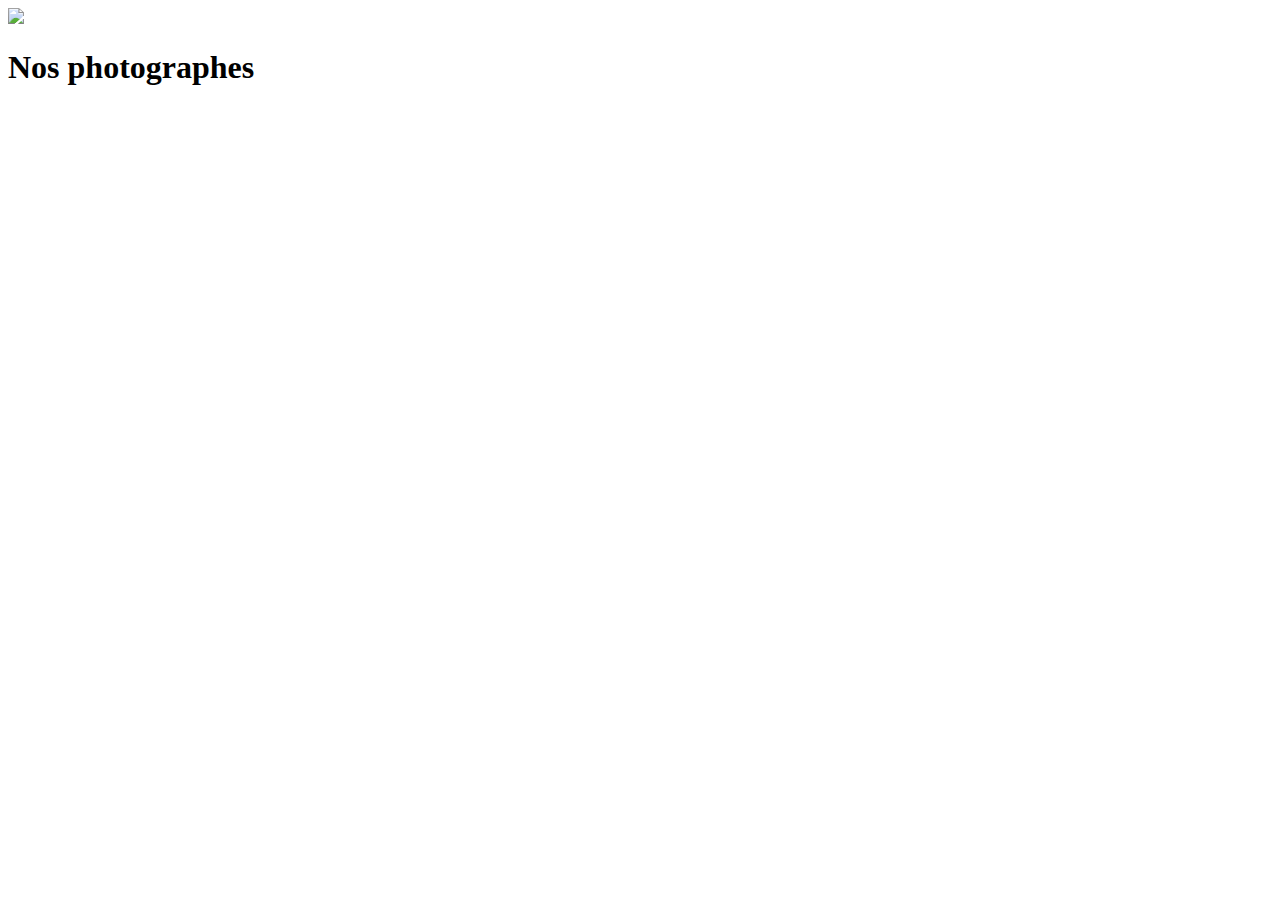
==== index.html @ a24b6d6f "Added titles for videos" ====
<!DOCTYPE html>
<html>
  <head>
    <link href="css/style.css" rel="stylesheet" type="text/css" />
    <meta charset="utf-8">
    <link rel="icon" type="image/png" href="assets/favicon.png">
    <link href="https://fonts.googleapis.com/css?family=DM+Sans&display=swap" rel="stylesheet">
    <title>Fisheye</title>
  </head>
  <body>
    <header>
        <img src="assets/images/logo.png" class="logo" />
        <h1>Nos photographes</h1>
    </header>
    <main id="main">
        <div class="photographer_section"></div>
    </main>
    <script type="module" src="scripts/pages/index.js"></script>
    <script src="scripts/pages/photographer.js"></script>
  </body>
</html>
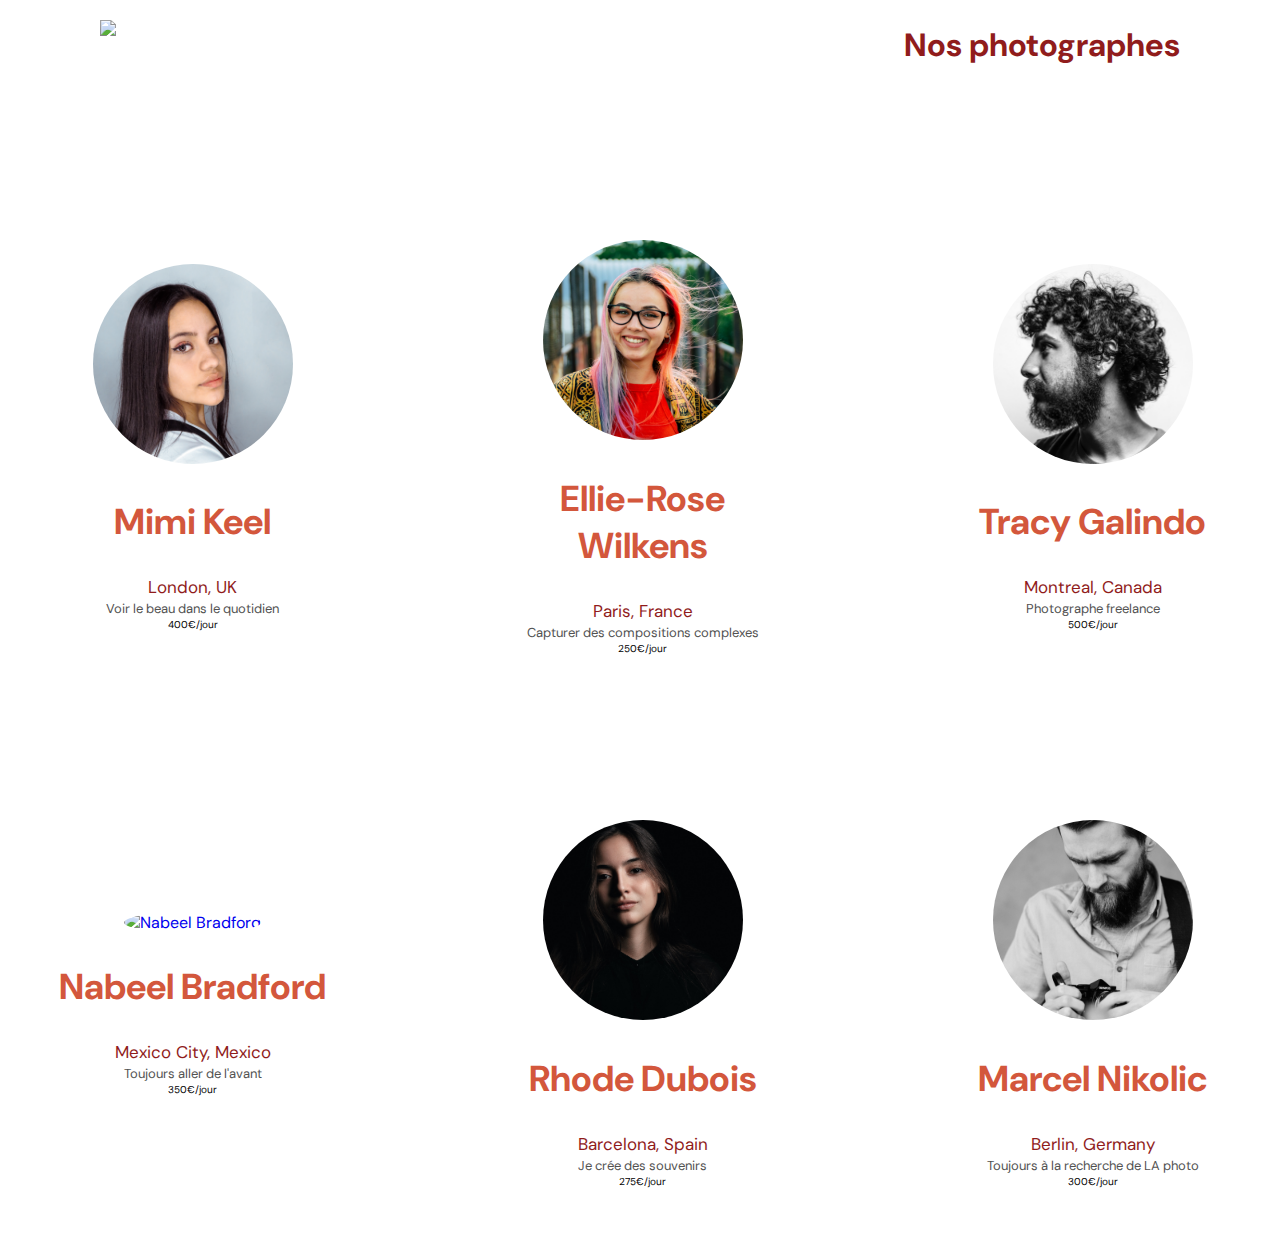
==== commit c661a19b: "photographer JS boucle HTML + Compteur Like" ====
--- a/index.html
+++ b/index.html
@@ -1,21 +1,24 @@
 <!DOCTYPE html>
 <html>
-  <head>
-    <link href="css/style.css" rel="stylesheet" type="text/css" />
-    <meta charset="utf-8">
-    <link rel="icon" type="image/png" href="assets/favicon.png">
-    <link href="https://fonts.googleapis.com/css?family=DM+Sans&display=swap" rel="stylesheet">
-    <title>Fisheye</title>
-  </head>
-  <body>
-    <header>
-        <img src="assets/images/logo.png" class="logo" />
-        <h1>Nos photographes</h1>
-    </header>
-    <main id="main">
-        <div class="photographer_section"></div>
-    </main>
-    <script type="module" src="scripts/pages/index.js"></script>
-    <script src="scripts/pages/photographer.js"></script>
-  </body>
+
+<head>
+  <link href="css/style.css" rel="stylesheet" type="text/css" />
+  <meta charset="utf-8">
+  <link rel="icon" type="image/png" href="assets/favicon.png">
+  <link href="https://fonts.googleapis.com/css?family=DM+Sans&display=swap" rel="stylesheet">
+  <title>Fisheye</title>
+</head>
+
+<body>
+  <header>
+    <img src="assets/images/logo.png" class="logo" />
+    <h1>Nos photographes</h1>
+  </header>
+  <main id="main">
+    <div class="photographer_section"></div>
+  </main>
+  <script type="module" src="scripts/pages/index.js"></script>
+  <script src="scripts/pages/photographer.js"></script>
+</body>
+
 </html>--- a/css/style.css
+++ b/css/style.css
@@ -0,0 +1,82 @@
+@import url("photographer.css");
+@import url("lightbox.css");
+
+body {
+    font-family: "DM Sans", sans-serif;
+    margin: 0;
+}
+
+
+header {
+    display: flex;
+    flex-direction: row;
+    justify-content: space-between;
+    align-items: center;
+    height: 90px;
+}
+
+h1 {
+    color: #901C1C;
+    margin-right: 100px;
+}
+
+.logo {
+    height: 50px;
+    margin-left: 100px;
+}
+
+.photographer_section {
+    display: grid;
+    grid-template-columns: 1fr 1fr 1fr;
+    gap: 70px;
+    margin-top: 100px;
+}
+@media screen and (max-width: 1024px){
+    .photographer_section{
+        grid-template-columns: 1fr 1fr;
+    }
+}
+
+@media screen and (max-width: 768px){
+    .photographer_section{
+        grid-template-columns: 1fr;
+    }
+}
+
+.photographer_section article {
+    justify-self: center;
+    display: flex;
+    justify-content: center;
+    align-items: center;
+    flex-direction: column;
+    text-align: center; /*centrer les vignettes*/
+}
+
+.photographer_section article h2 {
+    color: #D3573C;
+    font-size: 36px;
+}
+
+.photographer_section article img {
+    height: 200px;
+    width: 200px;
+    border-radius: 50%; /*mise en forme photos*/
+    object-fit: cover; 
+}
+/*mise en page block photographer_section*/
+.photographer_section article .location{
+    color: #901C1C;
+    font-size: 17px;
+}
+.photographer_section article .tagline{
+    font-size: 13px;
+}
+.photographer_section article .price{
+    font-size: 10px;
+}
+p{
+    margin:1px
+}
+a{
+    text-decoration: none;
+}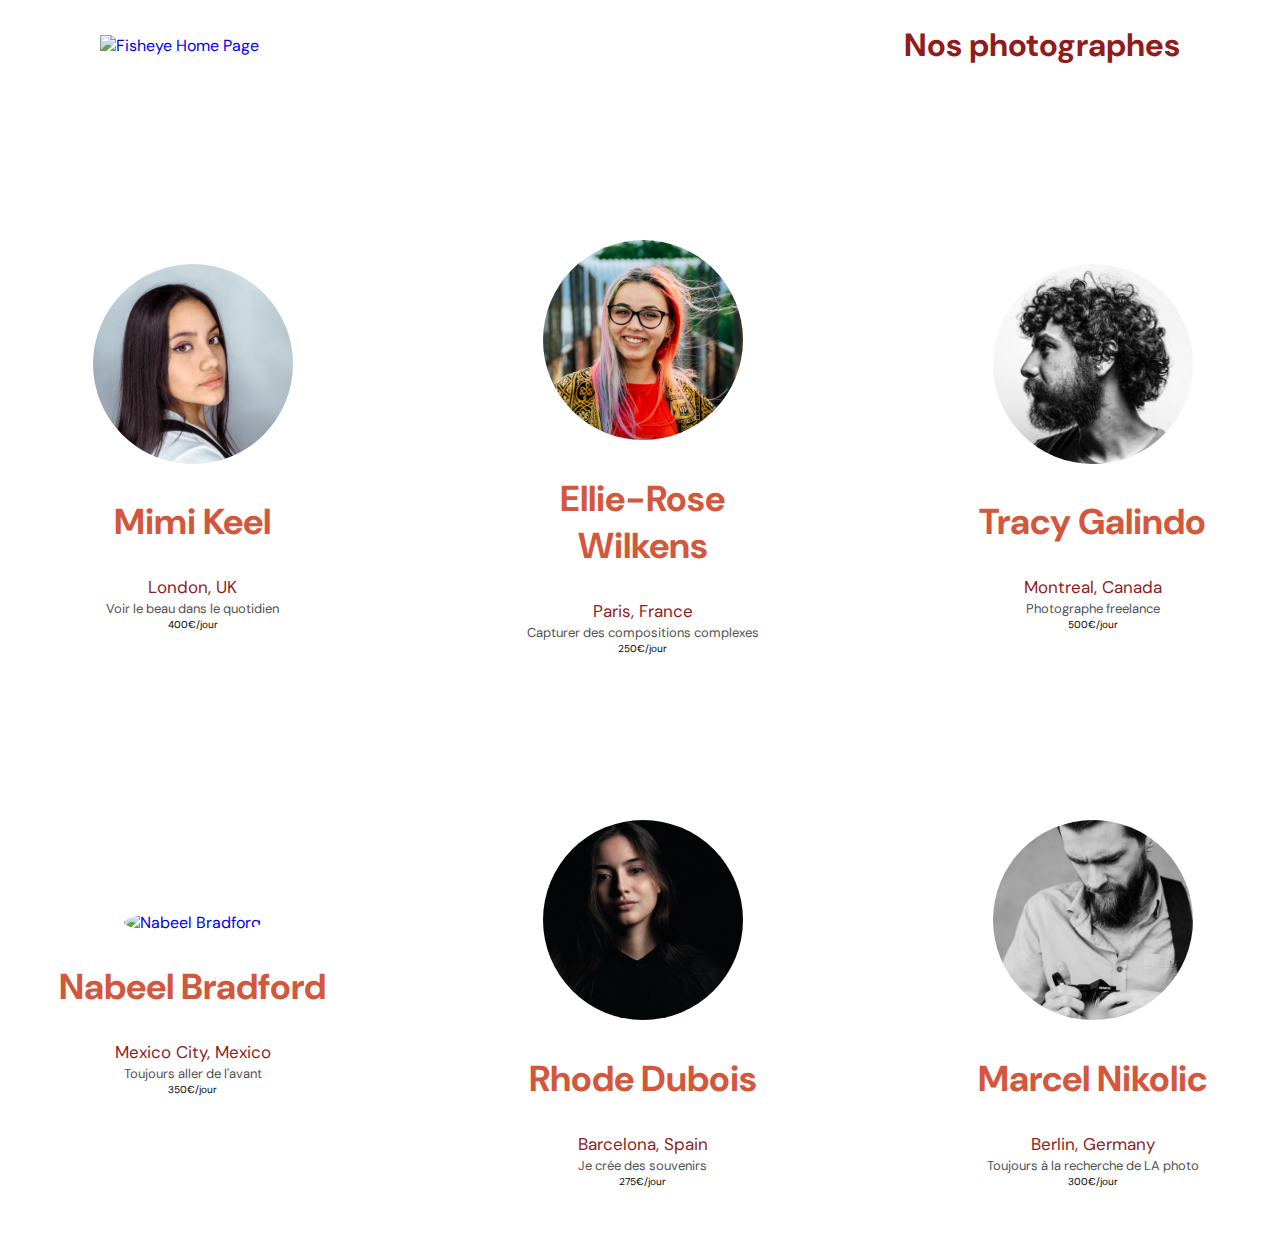
==== commit b783d44d: "construction lightbox" ====
--- a/index.html
+++ b/index.html
@@ -1,5 +1,5 @@
 <!DOCTYPE html>
-<html>
+<html lang="fr">
 
 <head>
   <link href="css/style.css" rel="stylesheet" type="text/css" />
@@ -11,7 +11,9 @@
 
 <body>
   <header>
-    <img src="assets/images/logo.png" class="logo" />
+    <a href="index.html">
+    <img src="assets/images/logo.png" role="img" alt="Fisheye Home Page" class="logo" />
+    </a>
     <h1>Nos photographes</h1>
   </header>
   <main id="main">
--- a/css/style.css
+++ b/css/style.css
@@ -31,14 +31,15 @@
     gap: 70px;
     margin-top: 100px;
 }
-@media screen and (max-width: 1024px){
-    .photographer_section{
+
+@media screen and (max-width: 1024px) {
+    .photographer_section {
         grid-template-columns: 1fr 1fr;
     }
 }
 
-@media screen and (max-width: 768px){
-    .photographer_section{
+@media screen and (max-width: 768px) {
+    .photographer_section {
         grid-template-columns: 1fr;
     }
 }
@@ -49,7 +50,8 @@
     justify-content: center;
     align-items: center;
     flex-direction: column;
-    text-align: center; /*centrer les vignettes*/
+    text-align: center;
+    /*centrer les vignettes*/
 }
 
 .photographer_section article h2 {
@@ -60,23 +62,29 @@
 .photographer_section article img {
     height: 200px;
     width: 200px;
-    border-radius: 50%; /*mise en forme photos*/
-    object-fit: cover; 
+    border-radius: 50%;
+    /*mise en forme photos*/
+    object-fit: cover;
 }
+
 /*mise en page block photographer_section*/
-.photographer_section article .location{
+.photographer_section article .location {
     color: #901C1C;
     font-size: 17px;
 }
-.photographer_section article .tagline{
+
+.photographer_section article .tagline {
     font-size: 13px;
 }
-.photographer_section article .price{
+
+.photographer_section article .price {
     font-size: 10px;
 }
-p{
-    margin:1px
+
+p {
+    margin: 1px
 }
-a{
+
+a {
     text-decoration: none;
 }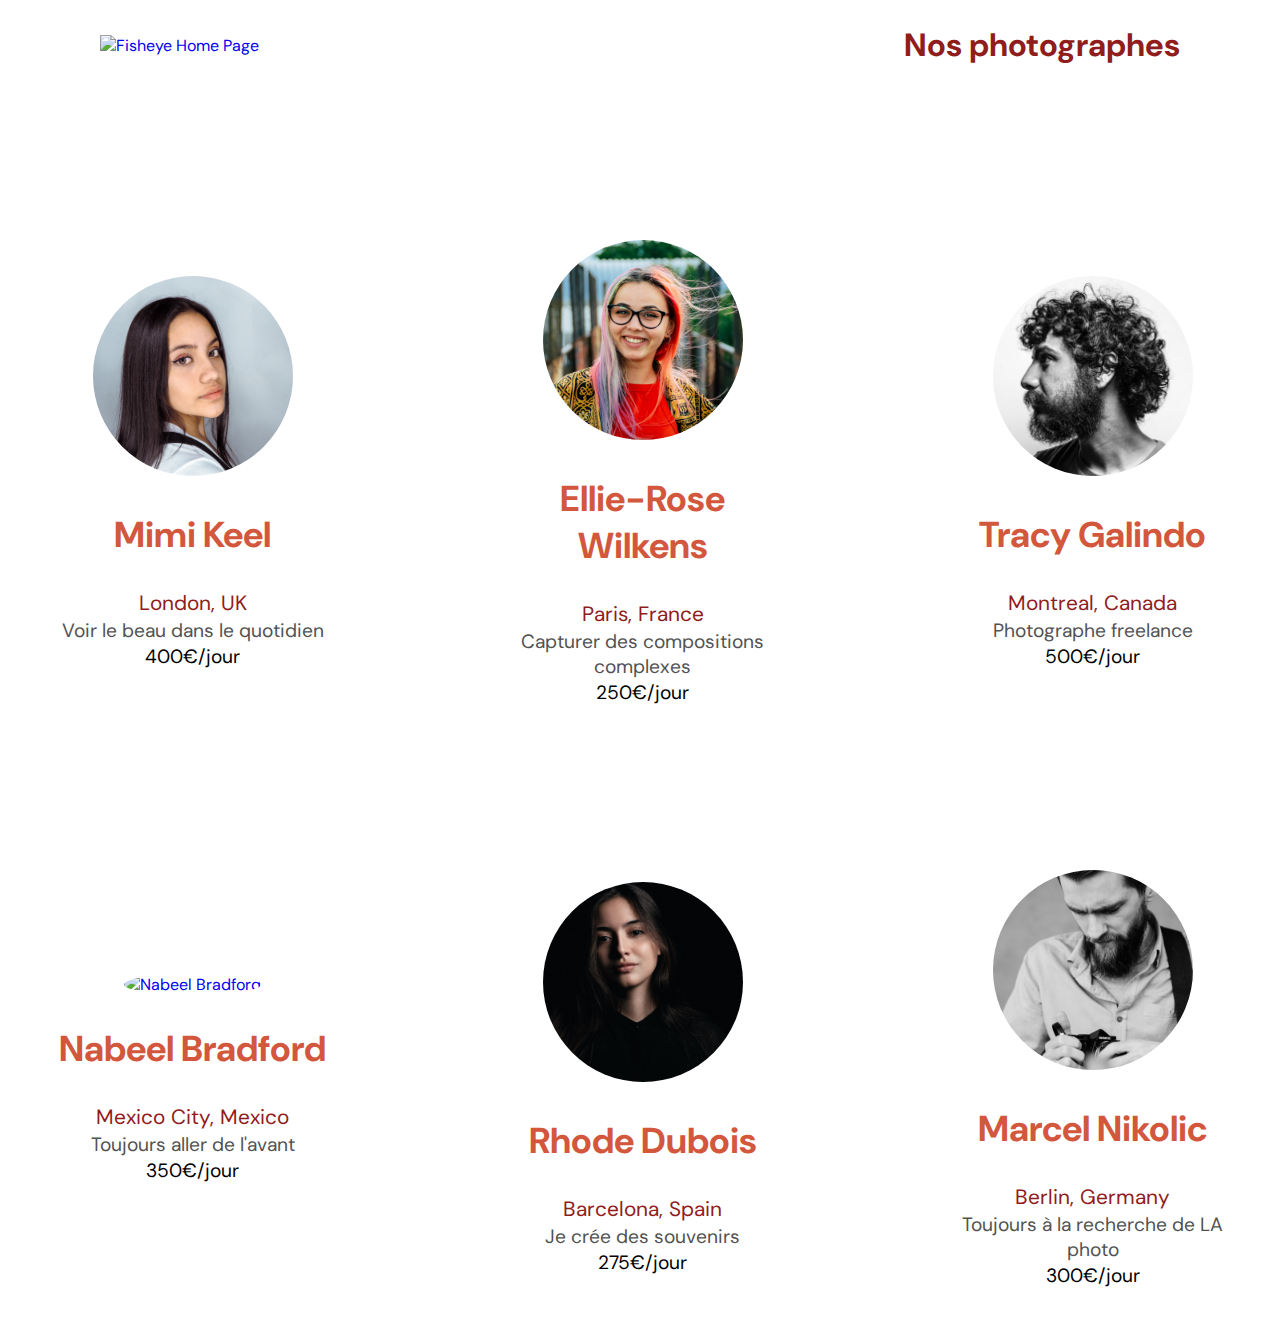
==== commit b91ff56e: "correction" ====
--- a/index.html
+++ b/index.html
@@ -11,7 +11,7 @@
 
 <body>
   <header>
-    <a href="index.html">
+    <a href="index.html" aria-label="logo link">
     <img src="assets/images/logo.png" role="img" alt="Fisheye Home Page" class="logo" />
     </a>
     <h1>Nos photographes</h1>
@@ -20,7 +20,6 @@
     <div class="photographer_section"></div>
   </main>
   <script type="module" src="scripts/pages/index.js"></script>
-  <script src="scripts/pages/photographer.js"></script>
 </body>
 
 </html>--- a/css/style.css
+++ b/css/style.css
@@ -1,3 +1,4 @@
+/* importation des autre feuille de style */
 @import url("photographer.css");
 @import url("lightbox.css");
 
@@ -5,7 +6,6 @@
     font-family: "DM Sans", sans-serif;
     margin: 0;
 }
-
 
 header {
     display: flex;
@@ -23,6 +23,9 @@
 .logo {
     height: 50px;
     margin-left: 100px;
+    object-fit: contain;
+    border-radius: 0;
+    width: 68%;
 }
 
 .photographer_section {
@@ -51,7 +54,6 @@
     align-items: center;
     flex-direction: column;
     text-align: center;
-    /*centrer les vignettes*/
 }
 
 .photographer_section article h2 {
@@ -63,22 +65,21 @@
     height: 200px;
     width: 200px;
     border-radius: 50%;
-    /*mise en forme photos*/
     object-fit: cover;
 }
 
 /*mise en page block photographer_section*/
 .photographer_section article .location {
     color: #901C1C;
-    font-size: 17px;
+    font-size: 1.3em;
 }
 
 .photographer_section article .tagline {
-    font-size: 13px;
+    font-size: 1.2em;
 }
 
 .photographer_section article .price {
-    font-size: 10px;
+    font-size: 1.2em;
 }
 
 p {
